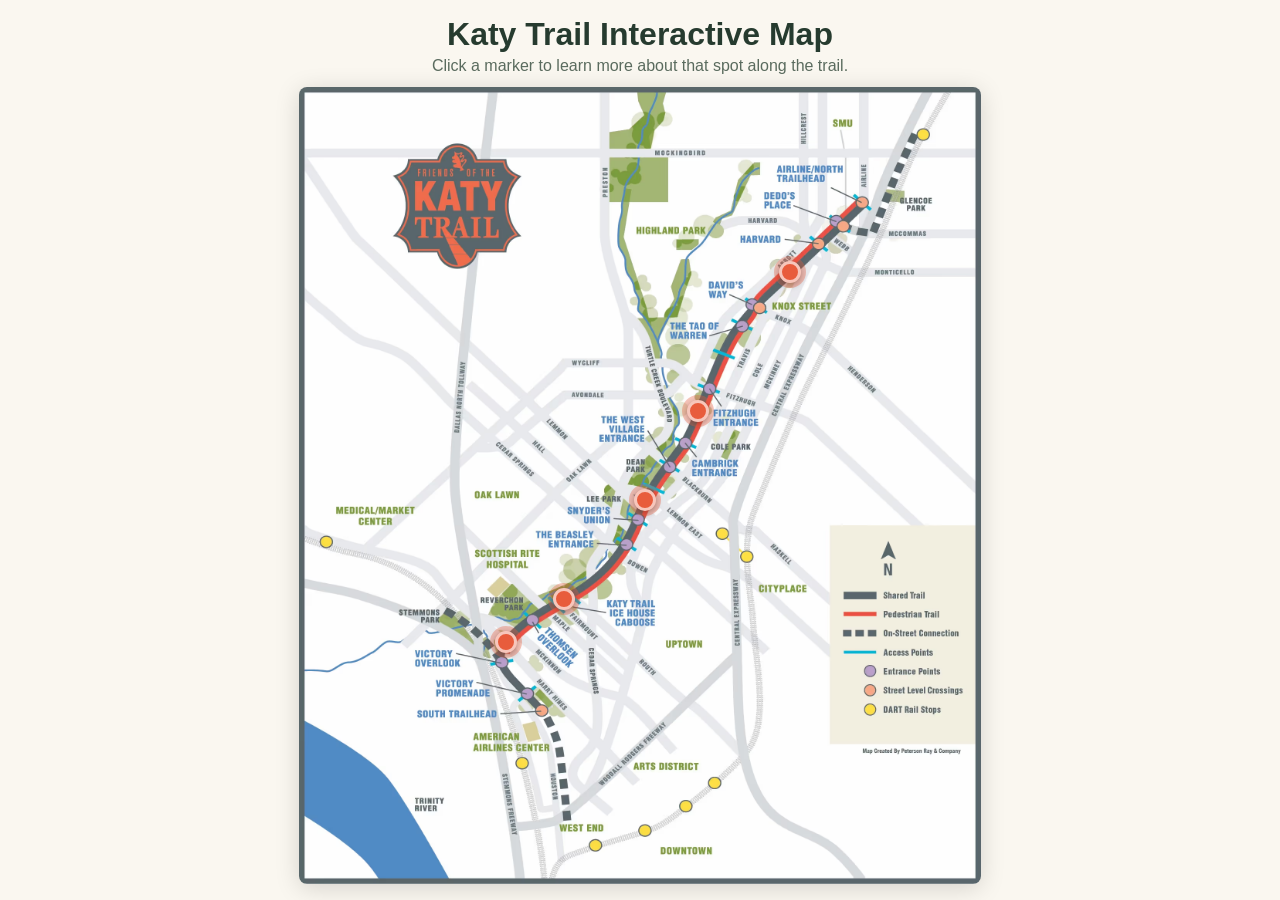
==== index.html @ 5b6cd657 "Initial commit" ====
<!DOCTYPE html>
<html lang="en">
<head>
<meta charset="UTF-8">
<meta name="viewport" content="width=device-width, initial-scale=1.0">
<title>Katy Trail — Interactive Map</title>
<link rel="stylesheet" href="style.css">
</head>
<body>

<header class="site-header">
  <h1>Katy Trail Interactive Map</h1>
  <p>Click a marker to learn more about that spot along the trail.</p>
</header>

<main class="map-stage">
  <div class="map-wrap" id="map-wrap">
    <img src="assets/katy-trail-map.png" alt="Map of the Katy Trail" class="map-image" id="map-image">
    <div class="markers" id="markers"></div>
  </div>
</main>

<div class="overlay" id="overlay" hidden>
  <div class="overlay-card" role="dialog" aria-modal="true" aria-labelledby="overlay-title">
    <button class="overlay-close" id="overlay-close" aria-label="Close">&times;</button>
    <h2 id="overlay-title"></h2>
    <p id="overlay-text"></p>
    <div class="overlay-gallery" id="overlay-gallery"></div>
  </div>
</div>

<script src="script.js"></script>
</body>
</html>
---- style.css ----
:root {
  --accent: #e85d3d;
  --accent-dark: #c94a2d;
  --ink: #263b2f;
  --paper: #faf7f0;
}

* { box-sizing: border-box; }

html, body {
  height: 100%;
}

body {
  margin: 0;
  font-family: "Helvetica Neue", Arial, sans-serif;
  background: var(--paper);
  color: var(--ink);
  display: flex;
  flex-direction: column;
  height: 100vh;
  overflow: hidden;
}

.site-header {
  text-align: center;
  padding: 1rem 1rem 0.75rem;
  flex: 0 0 auto;
}

.site-header h1 {
  margin: 0 0 0.25rem;
  font-size: clamp(1.2rem, 3vw, 2rem);
}

.site-header p {
  margin: 0;
  color: #5a6b5e;
  font-size: clamp(0.8rem, 1.5vw, 1rem);
}

.map-stage {
  flex: 1 1 auto;
  min-height: 0;
  display: flex;
  align-items: center;
  justify-content: center;
  padding: 0 1rem 1rem;
}

.map-wrap {
  position: relative;
  aspect-ratio: 1766 / 2066;
  max-width: 100%;
  max-height: 100%;
}

.map-image {
  display: block;
  width: 100%;
  height: 100%;
  border-radius: 8px;
  box-shadow: 0 4px 24px rgba(0, 0, 0, 0.15);
}

.markers {
  position: absolute;
  inset: 0;
}

.marker {
  position: absolute;
  transform: translate(-50%, -50%);
  width: 22px;
  height: 22px;
  border: none;
  border-radius: 50%;
  background: var(--accent);
  border: 3px solid #ffffff;
  box-shadow: 0 2px 6px rgba(0, 0, 0, 0.4);
  cursor: pointer;
  padding: 0;
  transition: transform 0.15s ease, background 0.15s ease;
}

.marker::after {
  content: "";
  position: absolute;
  inset: -8px;
  border-radius: 50%;
  background: var(--accent);
  opacity: 0.35;
  animation: pulse 2s ease-out infinite;
  z-index: -1;
}

.marker:hover,
.marker:focus-visible {
  background: var(--accent-dark);
  transform: translate(-50%, -50%) scale(1.25);
  outline: none;
}

@keyframes pulse {
  0%   { transform: scale(0.6); opacity: 0.5; }
  100% { transform: scale(1.8); opacity: 0; }
}

.marker-label {
  position: absolute;
  bottom: 130%;
  left: 50%;
  transform: translateX(-50%);
  background: var(--ink);
  color: #fff;
  padding: 0.25rem 0.55rem;
  border-radius: 4px;
  font-size: 0.75rem;
  white-space: nowrap;
  opacity: 0;
  pointer-events: none;
  transition: opacity 0.15s ease;
}

.marker:hover .marker-label,
.marker:focus-visible .marker-label {
  opacity: 1;
}

/* Overlay */
.overlay {
  position: fixed;
  inset: 0;
  background: rgba(20, 26, 20, 0.65);
  display: flex;
  align-items: center;
  justify-content: center;
  padding: 1.5rem;
  z-index: 100;
}

.overlay[hidden] { display: none; }

.overlay-card {
  position: relative;
  background: #fff;
  max-width: 560px;
  width: 100%;
  max-height: 85vh;
  overflow-y: auto;
  border-radius: 10px;
  padding: 2rem 1.75rem 1.75rem;
  box-shadow: 0 12px 40px rgba(0, 0, 0, 0.35);
  animation: pop 0.18s ease;
}

@keyframes pop {
  from { transform: scale(0.96); opacity: 0; }
  to   { transform: scale(1); opacity: 1; }
}

.overlay-close {
  position: absolute;
  top: 0.75rem;
  right: 0.9rem;
  background: none;
  border: none;
  font-size: 1.6rem;
  line-height: 1;
  cursor: pointer;
  color: #888;
}

.overlay-close:hover { color: var(--ink); }

.overlay-card h2 {
  margin: 0 0 0.75rem;
  color: var(--accent-dark);
  padding-right: 1.5rem;
}

.overlay-card p {
  line-height: 1.55;
  color: #3a3a3a;
}

.overlay-gallery {
  display: grid;
  grid-template-columns: repeat(auto-fit, minmax(120px, 1fr));
  gap: 0.6rem;
  margin-top: 1rem;
}

.overlay-gallery img {
  width: 100%;
  height: 90px;
  object-fit: cover;
  border-radius: 6px;
}

@media (max-width: 480px) {
  .marker { width: 18px; height: 18px; border-width: 2px; }
}
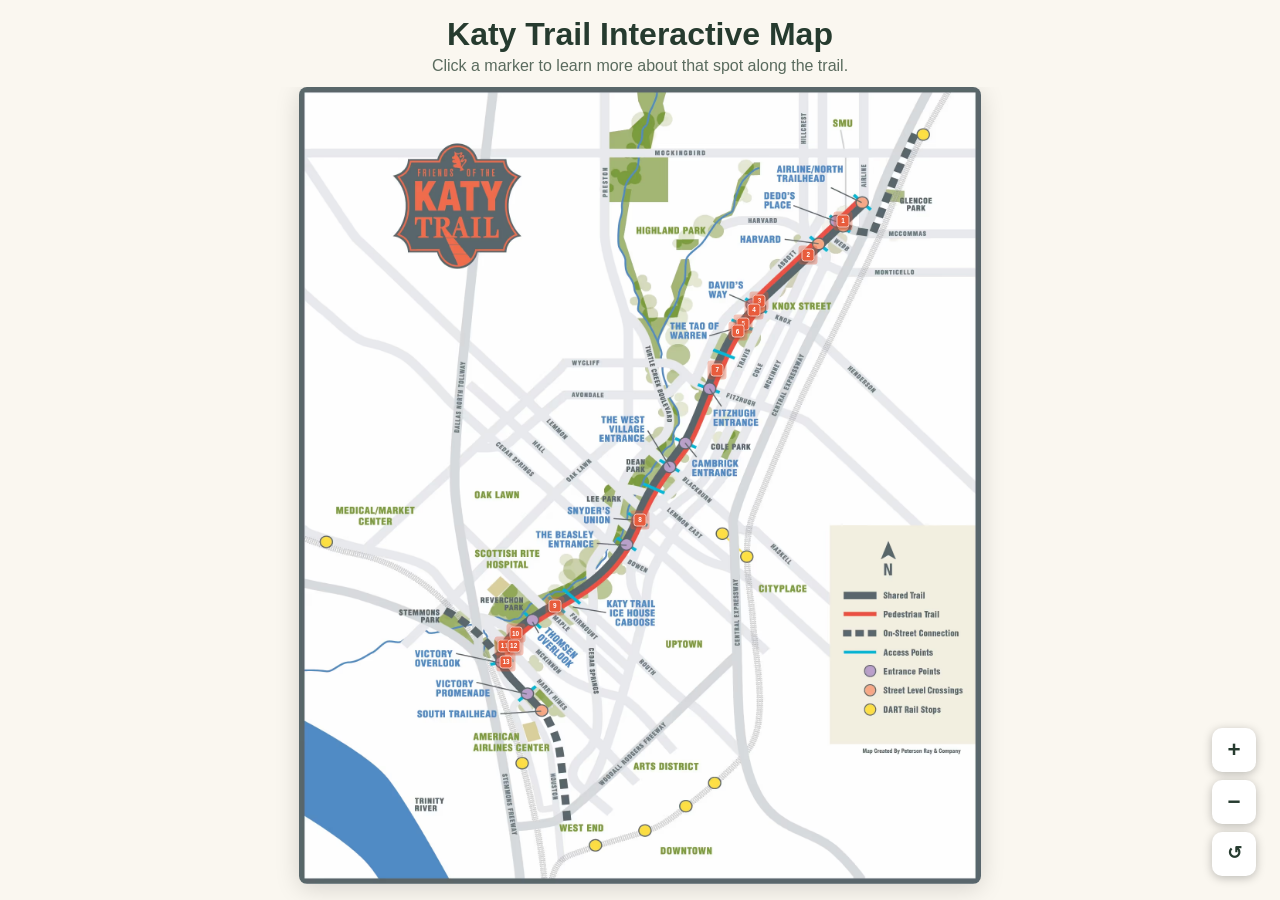
==== commit bc6cd1fb: "scaled" ====
--- a/index.html
+++ b/index.html
@@ -13,10 +13,16 @@
   <p>Click a marker to learn more about that spot along the trail.</p>
 </header>
 
-<main class="map-stage">
+<main class="map-stage" id="map-stage">
   <div class="map-wrap" id="map-wrap">
     <img src="assets/katy-trail-map.png" alt="Map of the Katy Trail" class="map-image" id="map-image">
     <div class="markers" id="markers"></div>
+  </div>
+
+  <div class="zoom-controls">
+    <button type="button" class="zoom-btn" id="zoom-in" aria-label="Zoom in">+</button>
+    <button type="button" class="zoom-btn" id="zoom-out" aria-label="Zoom out">&minus;</button>
+    <button type="button" class="zoom-btn zoom-btn-reset" id="zoom-reset" aria-label="Reset zoom">&#8634;</button>
   </div>
 </main>
 
--- a/style.css
+++ b/style.css
@@ -40,12 +40,15 @@
 }
 
 .map-stage {
+  position: relative;
   flex: 1 1 auto;
   min-height: 0;
   display: flex;
   align-items: center;
   justify-content: center;
   padding: 0 1rem 1rem;
+  overflow: hidden;
+  touch-action: none;
 }
 
 .map-wrap {
@@ -53,6 +56,17 @@
   aspect-ratio: 1766 / 2066;
   max-width: 100%;
   max-height: 100%;
+  transform-origin: center center;
+  transition: transform 0.2s ease-out;
+  cursor: grab;
+}
+
+.map-wrap.is-interacting {
+  transition: none;
+}
+
+.map-wrap.is-panning {
+  cursor: grabbing;
 }
 
 .map-image {
@@ -71,23 +85,33 @@
 .marker {
   position: absolute;
   transform: translate(-50%, -50%);
-  width: 22px;
-  height: 22px;
-  border: none;
-  border-radius: 50%;
+  width: 13px;
+  height: 13px;
+  display: flex;
+  align-items: center;
+  justify-content: center;
+  border-radius: 3px;
   background: var(--accent);
-  border: 3px solid #ffffff;
-  box-shadow: 0 2px 6px rgba(0, 0, 0, 0.4);
+  border: 1.5px solid #ffffff;
+  box-shadow: 0 1px 3px rgba(0, 0, 0, 0.4);
   cursor: pointer;
   padding: 0;
   transition: transform 0.15s ease, background 0.15s ease;
 }
 
+.marker-number {
+  color: #fff;
+  font-size: 0.4rem;
+  font-weight: 700;
+  line-height: 1;
+  pointer-events: none;
+}
+
 .marker::after {
   content: "";
   position: absolute;
-  inset: -8px;
-  border-radius: 50%;
+  inset: -4px;
+  border-radius: inherit;
   background: var(--accent);
   opacity: 0.35;
   animation: pulse 2s ease-out infinite;
@@ -198,6 +222,55 @@
   border-radius: 6px;
 }
 
+/* Zoom controls */
+.zoom-controls {
+  position: absolute;
+  right: 1.5rem;
+  bottom: 1.5rem;
+  display: flex;
+  flex-direction: column;
+  gap: 0.5rem;
+  z-index: 10;
+}
+
+.zoom-btn {
+  width: 44px;
+  height: 44px;
+  border: none;
+  border-radius: 10px;
+  background: #ffffff;
+  color: var(--ink);
+  font-size: 1.4rem;
+  font-weight: 700;
+  line-height: 1;
+  display: flex;
+  align-items: center;
+  justify-content: center;
+  box-shadow: 0 2px 10px rgba(0, 0, 0, 0.25);
+  cursor: pointer;
+  user-select: none;
+  -webkit-tap-highlight-color: transparent;
+  touch-action: manipulation;
+}
+
+.zoom-btn:hover {
+  background: #f2efe8;
+}
+
+.zoom-btn:active {
+  background: #e6e2d8;
+}
+
+.zoom-btn-reset {
+  font-size: 1.1rem;
+}
+
 @media (max-width: 480px) {
-  .marker { width: 18px; height: 18px; border-width: 2px; }
-}
+  .zoom-controls { right: 0.75rem; bottom: 0.75rem; }
+  .zoom-btn { width: 40px; height: 40px; }
+}
+
+@media (max-width: 480px) {
+  .marker { width: 10px; height: 10px; border-width: 1px; border-radius: 2px; }
+  .marker-number { font-size: 0.32rem; }
+}
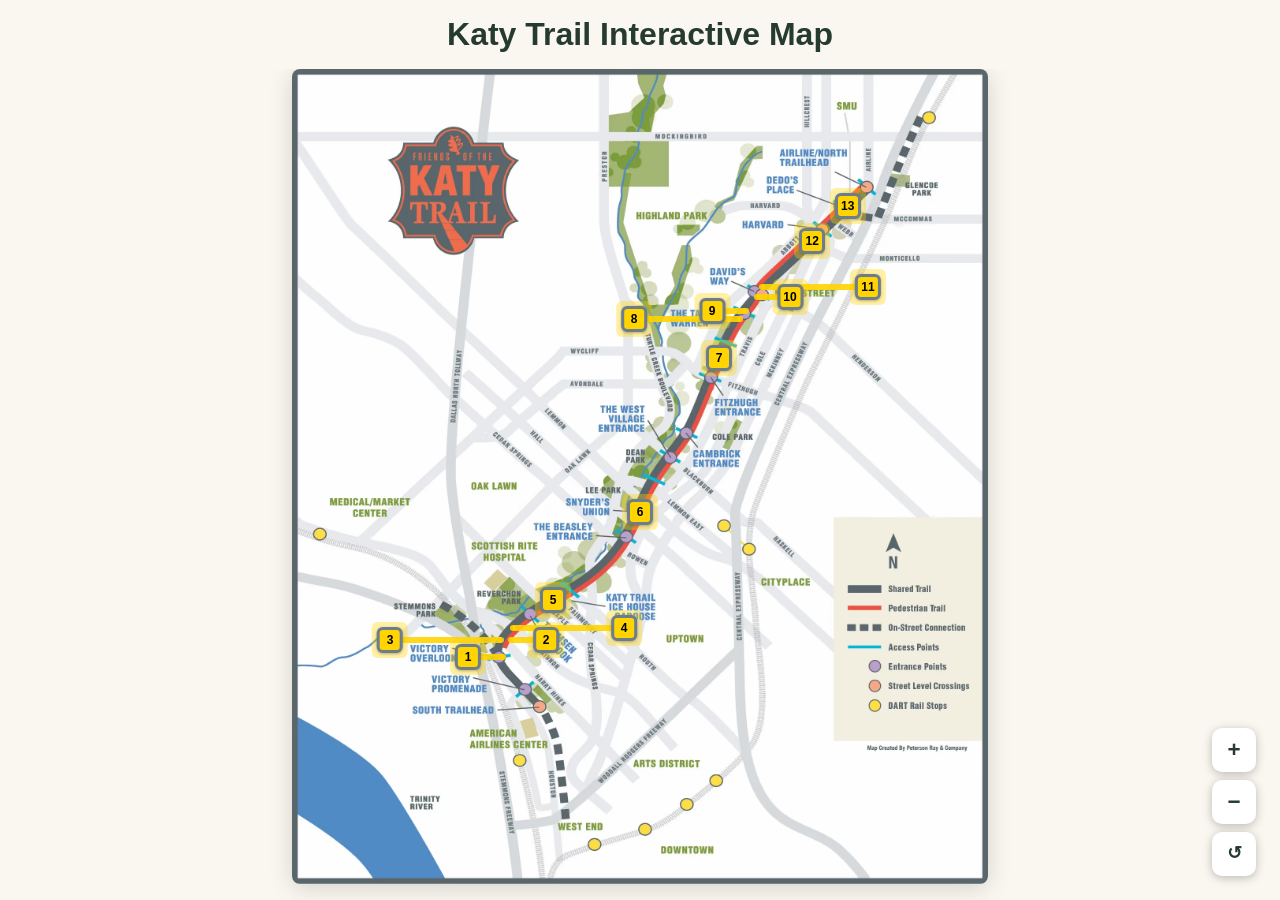
==== commit 2b294fce: "aaa" ====
--- a/index.html
+++ b/index.html
@@ -10,12 +10,12 @@
 
 <header class="site-header">
   <h1>Katy Trail Interactive Map</h1>
-  <p>Click a marker to learn more about that spot along the trail.</p>
 </header>
 
 <main class="map-stage" id="map-stage">
   <div class="map-wrap" id="map-wrap">
     <img src="assets/katy-trail-map.png" alt="Map of the Katy Trail" class="map-image" id="map-image">
+    <div class="scatter-lines" id="scatter-lines"></div>
     <div class="markers" id="markers"></div>
   </div>
 
--- a/style.css
+++ b/style.css
@@ -3,6 +3,10 @@
   --accent-dark: #c94a2d;
   --ink: #263b2f;
   --paper: #faf7f0;
+  --marker-bg: #ffd400;
+  --marker-bg-hover: #ffc300;
+  --marker-border: #1d4ed8;
+  --marker-number: #000000;
 }
 
 * { box-sizing: border-box; }
@@ -80,19 +84,45 @@
 .markers {
   position: absolute;
   inset: 0;
+  z-index: 2;
+}
+
+.scatter-lines {
+  position: absolute;
+  inset: 0;
+  pointer-events: none;
+  z-index: 1;
+}
+
+.scatter-line {
+  position: absolute;
+  height: 6px;
+  background: var(--marker-bg);
+  opacity: 0.9;
+  transform: translateY(-50%);
+}
+
+.scatter-anchor {
+  position: absolute;
+  width: 6px;
+  height: 6px;
+  border-radius: 50%;
+  background: var(--marker-bg);
+  opacity: 0.9;
+  transform: translate(-50%, -50%);
 }
 
 .marker {
   position: absolute;
-  transform: translate(-50%, -50%);
-  width: 13px;
-  height: 13px;
-  display: flex;
-  align-items: center;
-  justify-content: center;
-  border-radius: 3px;
-  background: var(--accent);
-  border: 1.5px solid #ffffff;
+  transform: translate(calc(-50% + var(--scatter-x, 0px)), -50%);
+  width: 26px;
+  height: 26px;
+  display: flex;
+  align-items: center;
+  justify-content: center;
+  border-radius: 6px;
+  background: var(--marker-bg);
+  border: 3px solid var(--marker-border);
   box-shadow: 0 1px 3px rgba(0, 0, 0, 0.4);
   cursor: pointer;
   padding: 0;
@@ -100,8 +130,8 @@
 }
 
 .marker-number {
-  color: #fff;
-  font-size: 0.4rem;
+  color: var(--marker-number);
+  font-size: 0.75rem;
   font-weight: 700;
   line-height: 1;
   pointer-events: none;
@@ -110,9 +140,9 @@
 .marker::after {
   content: "";
   position: absolute;
-  inset: -4px;
+  inset: -8px;
   border-radius: inherit;
-  background: var(--accent);
+  background: var(--marker-bg);
   opacity: 0.35;
   animation: pulse 2s ease-out infinite;
   z-index: -1;
@@ -120,35 +150,14 @@
 
 .marker:hover,
 .marker:focus-visible {
-  background: var(--accent-dark);
-  transform: translate(-50%, -50%) scale(1.25);
+  background: var(--marker-bg-hover);
+  transform: translate(calc(-50% + var(--scatter-x, 0px)), -50%) scale(1.25);
   outline: none;
 }
 
 @keyframes pulse {
   0%   { transform: scale(0.6); opacity: 0.5; }
   100% { transform: scale(1.8); opacity: 0; }
-}
-
-.marker-label {
-  position: absolute;
-  bottom: 130%;
-  left: 50%;
-  transform: translateX(-50%);
-  background: var(--ink);
-  color: #fff;
-  padding: 0.25rem 0.55rem;
-  border-radius: 4px;
-  font-size: 0.75rem;
-  white-space: nowrap;
-  opacity: 0;
-  pointer-events: none;
-  transition: opacity 0.15s ease;
-}
-
-.marker:hover .marker-label,
-.marker:focus-visible .marker-label {
-  opacity: 1;
 }
 
 /* Overlay */
@@ -210,15 +219,16 @@
 
 .overlay-gallery {
   display: grid;
-  grid-template-columns: repeat(auto-fit, minmax(120px, 1fr));
+  grid-template-columns: repeat(auto-fit, minmax(150px, 1fr));
   gap: 0.6rem;
   margin-top: 1rem;
 }
 
 .overlay-gallery img {
   width: 100%;
-  height: 90px;
-  object-fit: cover;
+  height: auto;
+  display: block;
+  object-fit: contain;
   border-radius: 6px;
 }
 
@@ -271,6 +281,6 @@
 }
 
 @media (max-width: 480px) {
-  .marker { width: 10px; height: 10px; border-width: 1px; border-radius: 2px; }
-  .marker-number { font-size: 0.32rem; }
-}
+  .marker { width: 20px; height: 20px; border-width: 2px; border-radius: 5px; }
+  .marker-number { font-size: 0.65rem; }
+}
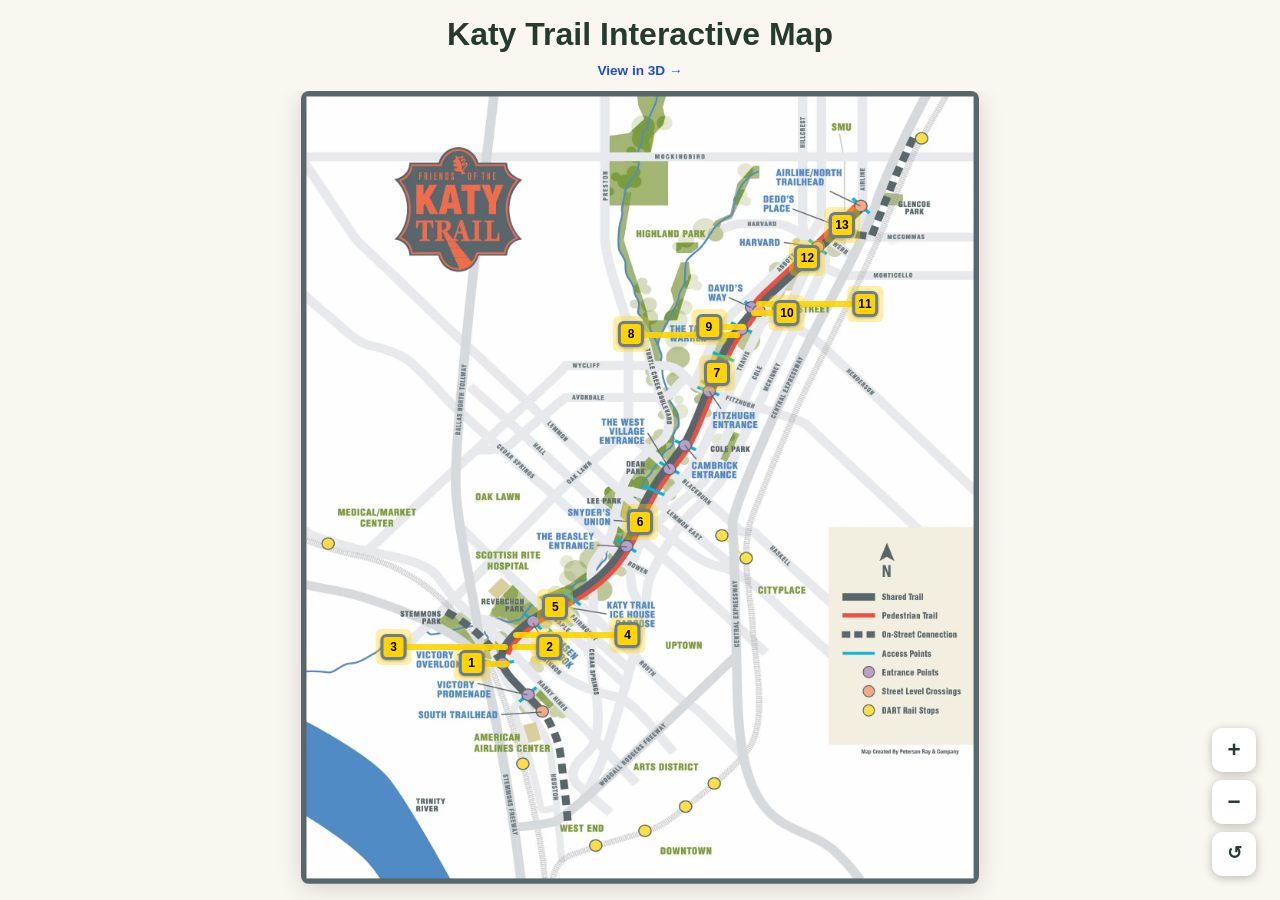
==== commit 5f01c1ab: "update 3d" ====
--- a/index.html
+++ b/index.html
@@ -10,6 +10,7 @@
 
 <header class="site-header">
   <h1>Katy Trail Interactive Map</h1>
+  <a href="map3d.html" class="view-3d-link">View in 3D &rarr;</a>
 </header>
 
 <main class="map-stage" id="map-stage">
@@ -28,13 +29,14 @@
 
 <div class="overlay" id="overlay" hidden>
   <div class="overlay-card" role="dialog" aria-modal="true" aria-labelledby="overlay-title">
-    <button class="overlay-close" id="overlay-close" aria-label="Close">&times;</button>
     <h2 id="overlay-title"></h2>
     <p id="overlay-text"></p>
     <div class="overlay-gallery" id="overlay-gallery"></div>
   </div>
+  <button type="button" class="return-home" id="return-home">Return to Home</button>
 </div>
 
+<script src="assets/sites.js"></script>
 <script src="script.js"></script>
 </body>
 </html>
--- a/style.css
+++ b/style.css
@@ -37,6 +37,19 @@
   font-size: clamp(1.2rem, 3vw, 2rem);
 }
 
+.view-3d-link {
+  display: inline-block;
+  margin-top: 0.4rem;
+  font-size: 0.85rem;
+  font-weight: 700;
+  color: var(--marker-border);
+  text-decoration: none;
+}
+
+.view-3d-link:hover {
+  text-decoration: underline;
+}
+
 .site-header p {
   margin: 0;
   color: #5a6b5e;
@@ -160,15 +173,12 @@
   100% { transform: scale(1.8); opacity: 0; }
 }
 
-/* Overlay */
+/* Overlay — a full page, not a small modal */
 .overlay {
   position: fixed;
   inset: 0;
-  background: rgba(20, 26, 20, 0.65);
-  display: flex;
-  align-items: center;
-  justify-content: center;
-  padding: 1.5rem;
+  background: var(--paper);
+  overflow-y: auto;
   z-index: 100;
 }
 
@@ -176,52 +186,35 @@
 
 .overlay-card {
   position: relative;
-  background: #fff;
-  max-width: 560px;
-  width: 100%;
-  max-height: 85vh;
-  overflow-y: auto;
-  border-radius: 10px;
-  padding: 2rem 1.75rem 1.75rem;
-  box-shadow: 0 12px 40px rgba(0, 0, 0, 0.35);
-  animation: pop 0.18s ease;
-}
-
-@keyframes pop {
-  from { transform: scale(0.96); opacity: 0; }
-  to   { transform: scale(1); opacity: 1; }
-}
-
-.overlay-close {
-  position: absolute;
-  top: 0.75rem;
-  right: 0.9rem;
-  background: none;
-  border: none;
-  font-size: 1.6rem;
-  line-height: 1;
-  cursor: pointer;
-  color: #888;
-}
-
-.overlay-close:hover { color: var(--ink); }
+  max-width: 720px;
+  margin: 0 auto;
+  padding: 3rem 1.75rem 7rem;
+  animation: fade-in 0.2s ease;
+}
+
+@keyframes fade-in {
+  from { opacity: 0; }
+  to   { opacity: 1; }
+}
 
 .overlay-card h2 {
   margin: 0 0 0.75rem;
   color: var(--accent-dark);
+  font-size: clamp(1.6rem, 4vw, 2.2rem);
   padding-right: 1.5rem;
 }
 
 .overlay-card p {
-  line-height: 1.55;
+  line-height: 1.6;
+  font-size: 1.05rem;
   color: #3a3a3a;
 }
 
 .overlay-gallery {
-  display: grid;
-  grid-template-columns: repeat(auto-fit, minmax(150px, 1fr));
-  gap: 0.6rem;
-  margin-top: 1rem;
+  display: flex;
+  flex-direction: column;
+  gap: 1.25rem;
+  margin-top: 1.5rem;
 }
 
 .overlay-gallery img {
@@ -229,7 +222,31 @@
   height: auto;
   display: block;
   object-fit: contain;
-  border-radius: 6px;
+  border-radius: 8px;
+  box-shadow: 0 4px 18px rgba(0, 0, 0, 0.2);
+}
+
+.return-home {
+  position: fixed;
+  left: 50%;
+  bottom: 1.25rem;
+  transform: translateX(-50%);
+  background: var(--marker-bg);
+  border: 3px solid var(--marker-border);
+  color: var(--marker-number);
+  font-size: 1rem;
+  font-weight: 700;
+  padding: 0.8rem 2rem;
+  border-radius: 999px;
+  box-shadow: 0 4px 16px rgba(0, 0, 0, 0.35);
+  cursor: pointer;
+  z-index: 101;
+  display: inline-block;
+  text-decoration: none;
+}
+
+.return-home:hover {
+  background: var(--marker-bg-hover);
 }
 
 /* Zoom controls */
